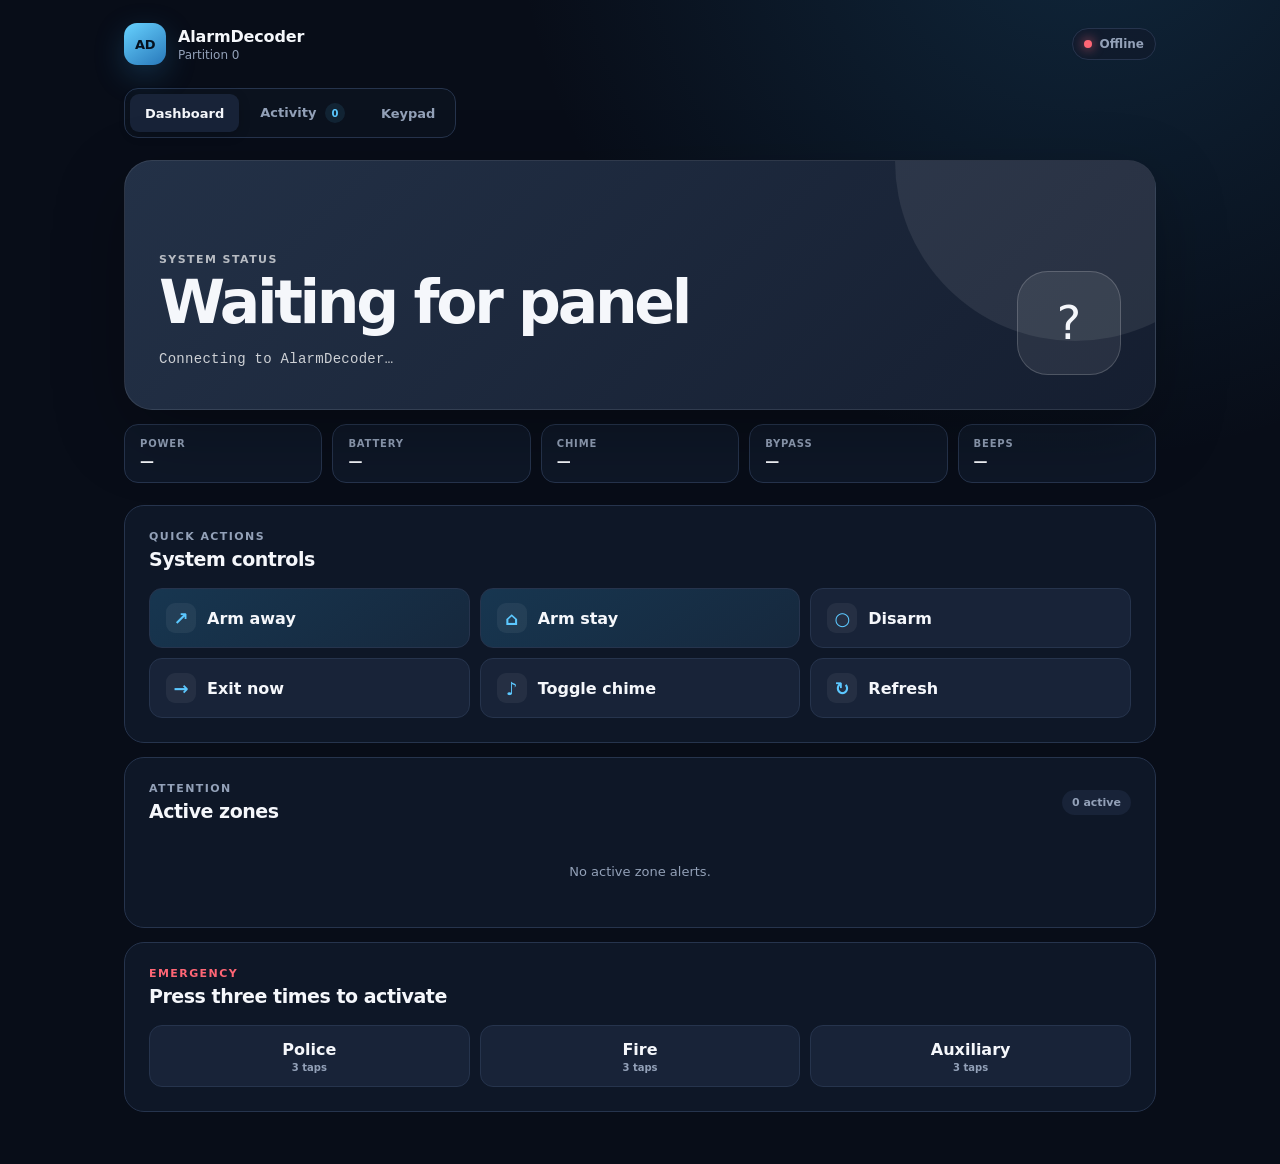
==== contrib/webUI/flash-drive/www/app.html @ d9f4be8b "Add version file with initial version AD2IOT-1104" ====
<!doctype html>
<html lang="en">
<head>
  <meta charset="utf-8">
  <meta name="viewport" content="width=device-width, initial-scale=1, viewport-fit=cover">
  <meta name="theme-color" content="#0b1220">
  <title>AlarmDecoder</title>
  <link rel="icon" href="/favicon.ico">
  <link rel="stylesheet" href="app.css">
</head>
<body>
  <div class="shell">
    <header class="topbar">
      <div class="brand">
        <span class="brand-mark" aria-hidden="true">AD</span>
        <div><strong>AlarmDecoder</strong><small>Partition <span id="partitionLabel">0</span></small></div>
      </div>
      <div id="connectionBadge" class="connection offline"><span></span><b>Offline</b></div>
    </header>

    <nav class="tabs" aria-label="Main navigation">
      <button class="tab active" data-view="dashboard">Dashboard</button>
      <button class="tab" data-view="activity">Activity <span id="activityCount" class="count">0</span></button>
      <button class="tab" data-view="keypad">Keypad</button>
    </nav>

    <main>
      <section id="dashboardView" class="view active">
        <article id="hero" class="hero unknown">
          <div class="hero-copy">
            <p class="eyebrow">System status</p>
            <h1 id="statusText">Waiting for panel</h1>
            <p id="alphaMessage" class="alpha">Connecting to AlarmDecoder…</p>
          </div>
          <div id="statusGlyph" class="status-glyph" aria-hidden="true">?</div>
        </article>

        <section id="indicators" class="indicators" aria-label="System indicators">
          <div class="indicator" data-state="ac"><span>Power</span><b id="powerState">—</b></div>
          <div class="indicator" data-state="battery"><span>Battery</span><b id="batteryState">—</b></div>
          <div class="indicator" data-state="chime"><span>Chime</span><b id="chimeState">—</b></div>
          <div class="indicator" data-state="bypass"><span>Bypass</span><b id="bypassState">—</b></div>
          <div class="indicator" data-state="beeps"><span>Beeps</span><b id="beepsState">—</b></div>
        </section>

        <section class="panel controls-panel">
          <div class="section-heading"><div><p class="eyebrow">Quick actions</p><h2>System controls</h2></div></div>
          <div class="quick-actions">
            <button class="action primary" data-command="AWAY"><span>↗</span>Arm away</button>
            <button class="action primary" data-command="STAY"><span>⌂</span>Arm stay</button>
            <button class="action" data-command="DISARM"><span>○</span>Disarm</button>
            <button class="action" data-command="EXIT"><span>→</span>Exit now</button>
            <button class="action" data-command="CHIME"><span>♪</span>Toggle chime</button>
            <button class="action" id="refreshButton"><span>↻</span>Refresh</button>
          </div>
        </section>

        <section class="panel zones-panel">
          <div class="section-heading">
            <div><p class="eyebrow">Attention</p><h2>Active zones</h2></div>
            <span id="zoneCount" class="pill">0 active</span>
          </div>
          <div id="zones" class="zones"><p class="empty-state">No active zone alerts.</p></div>
        </section>

        <section class="panel emergency-panel">
          <div class="section-heading"><div><p class="eyebrow danger-text">Emergency</p><h2>Press three times to activate</h2></div></div>
          <div class="emergency-actions">
            <button class="emergency police" data-emergency="PANIC_ALARM">Police <small>3 taps</small></button>
            <button class="emergency fire" data-emergency="FIRE_ALARM">Fire <small>3 taps</small></button>
            <button class="emergency aux" data-emergency="AUX_ALARM">Auxiliary <small>3 taps</small></button>
          </div>
        </section>
      </section>

      <section id="activityView" class="view">
        <section class="panel activity-panel">
          <div class="section-heading">
            <div><p class="eyebrow">This boot session</p><h2>Recent activity</h2></div>
            <button id="reloadHistory" class="text-button">Reload</button>
          </div>
          <p class="section-note">The device retains the latest 64 events until it restarts.</p>
          <ol id="activityList" class="activity-list"><li class="empty-state">No activity recorded yet.</li></ol>
        </section>
      </section>

      <section id="keypadView" class="view">
        <section class="keypad-card">
          <div class="keypad-display">
            <div><p class="eyebrow">Virtual keypad</p><strong id="keypadPanelText">Ready</strong></div>
            <output id="keypadEntry" aria-live="polite">&nbsp;</output>
          </div>
          <div class="key-grid" aria-label="Alarm keypad">
            <button data-key="1"><b>1</b></button><button data-key="2"><b>2</b><small>ABC</small></button><button data-key="3"><b>3</b><small>DEF</small></button>
            <button data-key="4"><b>4</b><small>GHI</small></button><button data-key="5"><b>5</b><small>JKL</small></button><button data-key="6"><b>6</b><small>MNO</small></button>
            <button data-key="7"><b>7</b><small>PQRS</small></button><button data-key="8"><b>8</b><small>TUV</small></button><button data-key="9"><b>9</b><small>WXYZ</small></button>
            <button data-key="*"><b>＊</b><small>Reset</small></button><button data-key="0"><b>0</b></button><button data-key="#"><b>#</b><small>Enter</small></button>
          </div>
          <p class="keypad-help">Keys are sent immediately to the selected partition. Number keys on a physical keyboard are supported.</p>
        </section>
      </section>
    </main>

    <div id="toast" class="toast" role="status" aria-live="polite"></div>
  </div>
  <script src="app.js"></script>
</body>
</html>
---- contrib/webUI/flash-drive/www/app.css ----
:root {
  color-scheme: dark;
  --bg: #080d18;
  --surface: #111a2b;
  --surface-2: #182338;
  --line: #26344d;
  --text: #f5f7fb;
  --muted: #93a1b8;
  --accent: #5cc8ff;
  --green: #57d38c;
  --amber: #ffbd59;
  --red: #ff6675;
  --radius: 20px;
}

* { box-sizing: border-box; }

body {
  margin: 0;
  min-width: 300px;
  background:
    radial-gradient(circle at 85% -10%, rgba(41, 122, 174, .24), transparent 36rem),
    var(--bg);
  color: var(--text);
  font-family: Inter, ui-sans-serif, system-ui, -apple-system, BlinkMacSystemFont, "Segoe UI", sans-serif;
  -webkit-font-smoothing: antialiased;
}

button { font: inherit; }
button:focus-visible { outline: 3px solid rgba(92, 200, 255, .55); outline-offset: 2px; }

.shell { width: min(1080px, 100%); margin: 0 auto; padding: 0 24px 52px; }
.topbar { min-height: 88px; display: flex; align-items: center; justify-content: space-between; gap: 16px; }
.brand { display: flex; align-items: center; gap: 12px; }
.brand-mark { display: grid; place-items: center; width: 42px; height: 42px; border-radius: 13px; background: linear-gradient(145deg, #67d2ff, #2878ba); color: #05111e; font-size: 13px; font-weight: 900; letter-spacing: -.04em; box-shadow: 0 10px 30px rgba(48, 145, 208, .25); }
.brand strong, .brand small { display: block; }
.brand strong { font-size: 16px; letter-spacing: -.01em; }
.brand small { color: var(--muted); font-size: 12px; margin-top: 2px; }
.connection { display: inline-flex; align-items: center; gap: 8px; color: var(--muted); font-size: 12px; background: rgba(17, 26, 43, .75); border: 1px solid var(--line); padding: 8px 11px; border-radius: 999px; }
.connection span { width: 8px; height: 8px; border-radius: 50%; background: var(--red); box-shadow: 0 0 12px var(--red); }
.connection.online { color: #baf5d3; }
.connection.online span { background: var(--green); box-shadow: 0 0 12px var(--green); }
.connection.connecting span { background: var(--amber); box-shadow: 0 0 12px var(--amber); }

.tabs { display: flex; gap: 6px; padding: 5px; margin-bottom: 22px; border: 1px solid var(--line); border-radius: 14px; background: rgba(12, 19, 32, .8); width: fit-content; }
.tab { border: 0; border-radius: 9px; padding: 9px 15px; color: var(--muted); background: transparent; cursor: pointer; font-size: 13px; font-weight: 700; }
.tab:hover { color: var(--text); }
.tab.active { color: var(--text); background: var(--surface-2); box-shadow: 0 3px 12px rgba(0, 0, 0, .18); }
.count { display: inline-grid; place-items: center; min-width: 20px; height: 20px; margin-left: 4px; padding: 0 5px; border-radius: 999px; color: var(--accent); background: rgba(92, 200, 255, .1); font-size: 10px; }

.view { display: none; }
.view.active { display: block; animation: appear .2s ease-out; }
@keyframes appear { from { opacity: 0; transform: translateY(4px); } }

.hero { min-height: 250px; position: relative; overflow: hidden; display: flex; align-items: flex-end; justify-content: space-between; gap: 24px; padding: 34px; border-radius: 28px; border: 1px solid rgba(255,255,255,.09); background: linear-gradient(135deg, #233147, #151e30); box-shadow: 0 24px 70px rgba(0,0,0,.25); }
.hero::before { content: ""; position: absolute; width: 360px; height: 360px; right: -100px; top: -180px; border-radius: 50%; background: rgba(255,255,255,.08); }
.hero.ready { background: linear-gradient(135deg, #176342, #102e2b); }
.hero.armed { background: linear-gradient(135deg, #91551a, #382917); }
.hero.not-ready { background: linear-gradient(135deg, #665320, #332c1c); }
.hero.alarm { background: linear-gradient(135deg, #a72234, #421824); animation: alarm-pulse 1.2s ease-in-out infinite alternate; }
@keyframes alarm-pulse { to { box-shadow: 0 0 0 4px rgba(255,102,117,.25), 0 24px 70px rgba(0,0,0,.25); } }
.hero-copy { position: relative; z-index: 1; max-width: 700px; }
.eyebrow { margin: 0 0 8px; color: var(--muted); font-size: 11px; font-weight: 800; letter-spacing: .13em; text-transform: uppercase; }
.hero .eyebrow { color: rgba(255,255,255,.68); }
.hero h1 { margin: 0; font-size: clamp(34px, 6vw, 60px); line-height: .95; letter-spacing: -.055em; }
.alpha { min-height: 24px; margin: 20px 0 0; color: rgba(255,255,255,.78); font-family: "SFMono-Regular", Consolas, monospace; font-size: 14px; letter-spacing: .02em; }
.status-glyph { position: relative; z-index: 1; flex: 0 0 auto; display: grid; place-items: center; width: 104px; height: 104px; border: 1px solid rgba(255,255,255,.18); border-radius: 31px; background: rgba(255,255,255,.08); font-size: 46px; font-weight: 300; }

.indicators { display: grid; grid-template-columns: repeat(5, 1fr); gap: 10px; margin: 14px 0 22px; }
.indicator { padding: 13px 15px; border: 1px solid var(--line); border-radius: 14px; background: rgba(17, 26, 43, .82); }
.indicator span, .indicator b { display: block; }
.indicator span { color: var(--muted); font-size: 10px; font-weight: 700; letter-spacing: .08em; text-transform: uppercase; }
.indicator b { margin-top: 4px; font-size: 14px; }
.indicator.warn b { color: var(--amber); }
.indicator.danger b { color: var(--red); }
.indicator.good b { color: var(--green); }

.panel { padding: 24px; margin-top: 14px; border: 1px solid var(--line); border-radius: var(--radius); background: rgba(17, 26, 43, .82); backdrop-filter: blur(12px); }
.section-heading { display: flex; align-items: center; justify-content: space-between; gap: 15px; margin-bottom: 18px; }
.section-heading h2 { margin: 0; font-size: 19px; letter-spacing: -.025em; }
.section-heading .eyebrow { margin-bottom: 5px; }
.section-note { margin: -7px 0 20px; color: var(--muted); font-size: 13px; }
.danger-text { color: var(--red); }
.pill { padding: 6px 10px; border-radius: 999px; color: var(--muted); background: var(--surface-2); font-size: 11px; font-weight: 700; }

.quick-actions { display: grid; grid-template-columns: repeat(3, 1fr); gap: 10px; }
.action { min-height: 60px; display: flex; align-items: center; gap: 11px; padding: 12px 16px; border: 1px solid var(--line); border-radius: 13px; background: var(--surface-2); color: var(--text); cursor: pointer; font-weight: 700; text-align: left; }
.action span { display: grid; place-items: center; width: 30px; height: 30px; border-radius: 9px; background: rgba(255,255,255,.06); color: var(--accent); font-size: 18px; }
.action:hover { border-color: #3b5378; transform: translateY(-1px); }
.action:active { transform: translateY(0); }
.action.primary { background: linear-gradient(145deg, #173650, #16283d); }

.zones { display: grid; grid-template-columns: repeat(auto-fill, minmax(150px, 1fr)); gap: 9px; }
.zone { min-height: 74px; display: flex; align-items: center; gap: 12px; padding: 13px; border: 1px solid rgba(255,102,117,.23); border-radius: 13px; background: rgba(255,102,117,.07); }
.zone-number { display: grid; place-items: center; flex: 0 0 40px; height: 40px; border-radius: 11px; color: #ffd5da; background: rgba(255,102,117,.18); font-weight: 900; }
.zone-copy { min-width: 0; flex: 1; }
.zone-copy b, .zone-copy small { display: block; overflow: hidden; text-overflow: ellipsis; white-space: nowrap; }
.zone-copy b { font-size: 13px; }
.zone-copy small { margin-top: 3px; color: var(--muted); font-size: 11px; text-transform: capitalize; }
.zone button { border: 0; color: var(--accent); background: transparent; cursor: pointer; font-size: 11px; font-weight: 800; }
.empty-state { grid-column: 1 / -1; margin: 0; padding: 24px 8px; color: var(--muted); text-align: center; font-size: 13px; }

.emergency-actions { display: grid; grid-template-columns: repeat(3, 1fr); gap: 10px; }
.emergency { min-height: 62px; border: 1px solid var(--line); border-radius: 13px; color: var(--text); background: var(--surface-2); cursor: pointer; font-weight: 800; }
.emergency small { display: block; margin-top: 3px; color: var(--muted); font-size: 10px; font-weight: 600; }
.emergency.tap-1 { border-color: var(--amber); background: rgba(255,189,89,.12); }
.emergency.tap-2 { border-color: var(--red); background: rgba(255,102,117,.14); }

.text-button { border: 0; padding: 7px 10px; border-radius: 8px; background: var(--surface-2); color: var(--accent); cursor: pointer; font-size: 12px; font-weight: 800; }
.activity-list { list-style: none; margin: 0; padding: 0; }
.activity-item { display: grid; grid-template-columns: 12px 1fr auto; gap: 13px; padding: 14px 4px; border-top: 1px solid var(--line); }
.activity-item:first-child { border-top: 0; }
.activity-dot { width: 9px; height: 9px; margin-top: 5px; border: 2px solid var(--accent); border-radius: 50%; }
.activity-item.alert .activity-dot { border-color: var(--red); background: rgba(255,102,117,.35); }
.activity-body b { display: block; font-size: 13px; }
.activity-body p { margin: 4px 0 0; color: var(--muted); font-family: "SFMono-Regular", Consolas, monospace; font-size: 11px; }
.activity-meta { color: var(--muted); font-size: 11px; text-align: right; white-space: nowrap; }
.activity-meta span { display: block; margin-top: 4px; }

.keypad-card { width: min(430px, 100%); margin: 12px auto 0; overflow: hidden; border: 1px solid var(--line); border-radius: 28px; background: rgba(17, 26, 43, .9); box-shadow: 0 24px 70px rgba(0,0,0,.28); }
.keypad-display { min-height: 130px; display: flex; align-items: flex-end; justify-content: space-between; gap: 15px; padding: 27px; border-bottom: 1px solid var(--line); background: linear-gradient(150deg, #152b3b, #111a2b); }
.keypad-display strong { display: block; max-width: 270px; color: #ccefff; font-family: "SFMono-Regular", Consolas, monospace; font-size: 14px; font-weight: 500; }
.keypad-display output { min-width: 70px; color: var(--accent); font-size: 20px; letter-spacing: .16em; text-align: right; }
.key-grid { display: grid; grid-template-columns: repeat(3, 1fr); gap: 10px; padding: 22px; }
.key-grid button { aspect-ratio: 1.3; border: 1px solid var(--line); border-radius: 18px; color: var(--text); background: var(--surface-2); cursor: pointer; }
.key-grid button:hover { border-color: #416086; background: #1d2c46; }
.key-grid button:active, .key-grid button.pressed { transform: scale(.96); background: #213b58; }
.key-grid b, .key-grid small { display: block; }
.key-grid b { font-size: 25px; font-weight: 600; }
.key-grid small { min-height: 11px; margin-top: 2px; color: var(--muted); font-size: 8px; font-weight: 800; letter-spacing: .12em; }
.keypad-help { margin: 0; padding: 0 25px 25px; color: var(--muted); font-size: 11px; line-height: 1.5; text-align: center; }

.toast { position: fixed; z-index: 10; left: 50%; bottom: 24px; max-width: calc(100% - 32px); padding: 11px 16px; border: 1px solid var(--line); border-radius: 11px; background: #17243a; color: var(--text); box-shadow: 0 12px 40px rgba(0,0,0,.4); font-size: 12px; opacity: 0; pointer-events: none; transform: translate(-50%, 12px); transition: .2s ease; }
.toast.visible { opacity: 1; transform: translate(-50%, 0); }
.toast.error { border-color: rgba(255,102,117,.45); color: #ffd7dc; }

@media (max-width: 720px) {
  .shell { padding: 0 14px 38px; }
  .topbar { min-height: 76px; }
  .hero { min-height: 225px; padding: 25px; border-radius: 22px; }
  .status-glyph { width: 72px; height: 72px; border-radius: 22px; font-size: 33px; }
  .indicators { grid-template-columns: repeat(2, 1fr); }
  .indicator:last-child { grid-column: span 2; }
  .quick-actions { grid-template-columns: repeat(2, 1fr); }
  .panel { padding: 19px; }
}

@media (max-width: 450px) {
  .tabs { width: 100%; }
  .tab { flex: 1; padding-inline: 7px; }
  .hero { min-height: 210px; align-items: center; }
  .hero h1 { font-size: 37px; }
  .status-glyph { display: none; }
  .quick-actions { grid-template-columns: 1fr 1fr; }
  .action { padding: 10px; font-size: 12px; }
  .emergency-actions { grid-template-columns: 1fr; }
  .key-grid { padding: 16px; gap: 8px; }
  .keypad-display { padding: 22px; }
  .activity-item { grid-template-columns: 11px 1fr; }
  .activity-meta { grid-column: 2; text-align: left; }
  .activity-meta span { display: inline; margin-left: 8px; }
}

@media (prefers-reduced-motion: reduce) {
  *, *::before, *::after { animation-duration: .01ms !important; transition-duration: .01ms !important; }
}
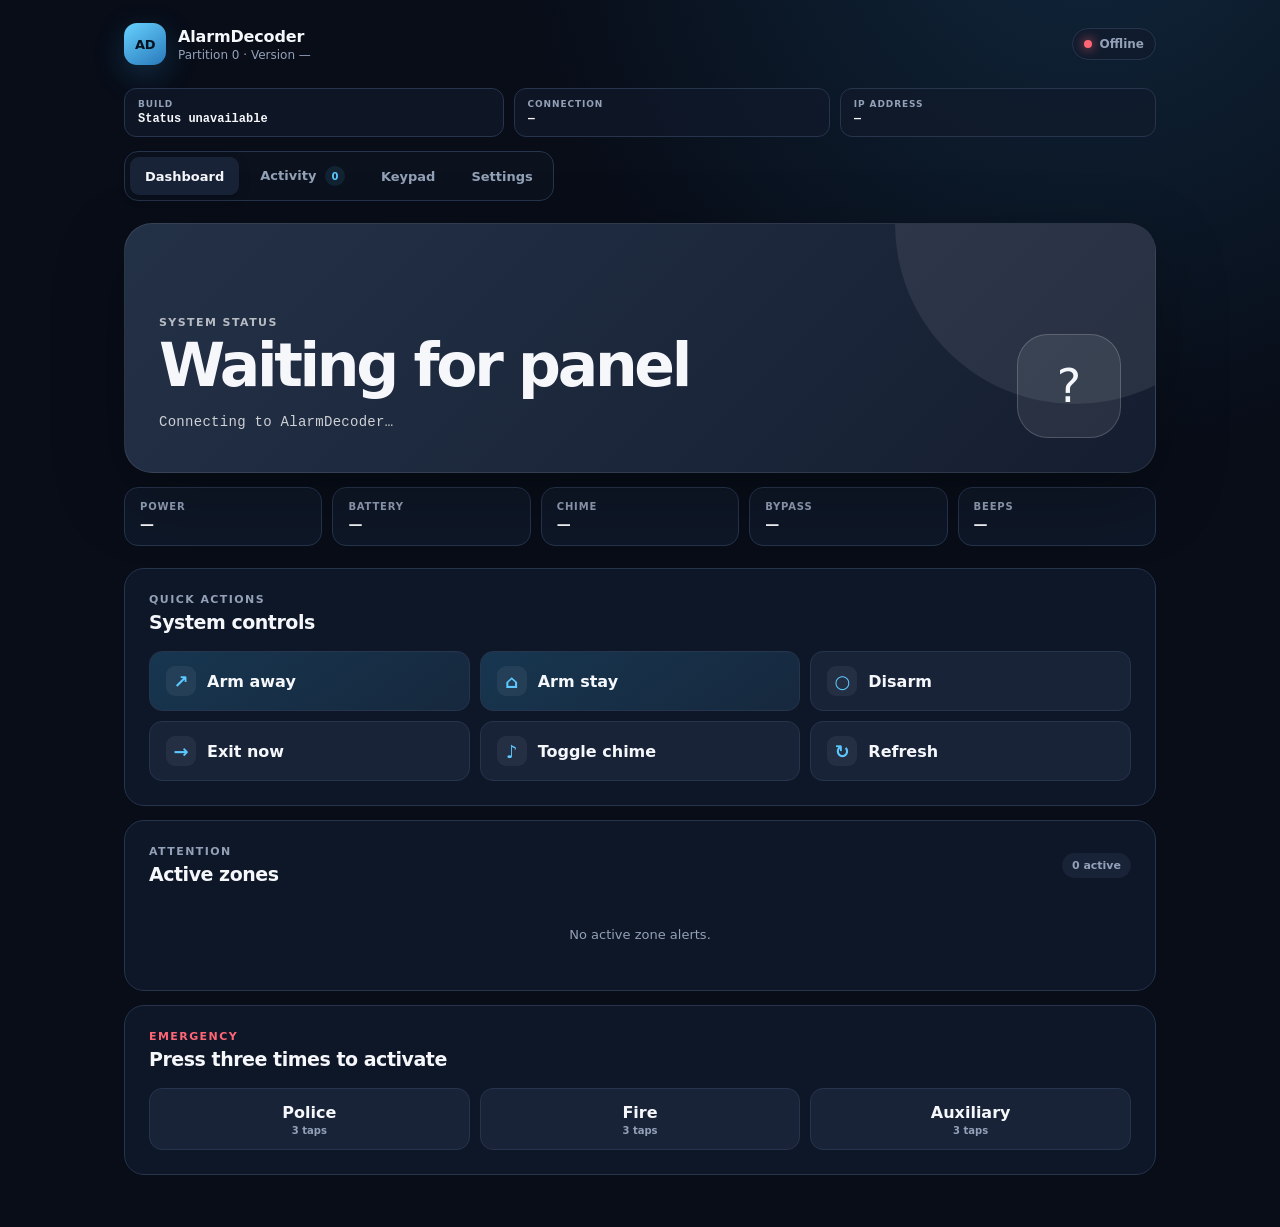
==== commit 778d7a02: "feat(webUI): Enhance system diagnostics and configuration APIs - Added new API endpoints: `/api/syst" ====
--- a/contrib/webUI/flash-drive/www/app.html
+++ b/contrib/webUI/flash-drive/www/app.html
@@ -13,15 +13,22 @@
     <header class="topbar">
       <div class="brand">
         <span class="brand-mark" aria-hidden="true">AD</span>
-        <div><strong>AlarmDecoder</strong><small>Partition <span id="partitionLabel">0</span></small></div>
+        <div><strong>AlarmDecoder</strong><small>Partition <span id="partitionLabel">0</span> · <span id="headerVersion">Version —</span></small></div>
       </div>
       <div id="connectionBadge" class="connection offline"><span></span><b>Offline</b></div>
     </header>
+
+    <section class="device-summary" aria-label="Device connection information">
+      <div><span>Build</span><b id="buildSummary">—</b></div>
+      <div><span>Connection</span><b id="networkModeSummary">—</b></div>
+      <div><span>IP address</span><b id="ipSummary">—</b></div>
+    </section>
 
     <nav class="tabs" aria-label="Main navigation">
       <button class="tab active" data-view="dashboard">Dashboard</button>
       <button class="tab" data-view="activity">Activity <span id="activityCount" class="count">0</span></button>
       <button class="tab" data-view="keypad">Keypad</button>
+      <button class="tab" data-view="settings">Settings</button>
     </nav>
 
     <main>
@@ -99,6 +106,65 @@
           <p class="keypad-help">Keys are sent immediately to the selected partition. Number keys on a physical keyboard are supported.</p>
         </section>
       </section>
+
+      <section id="settingsView" class="view">
+        <section class="panel diagnostics-heading">
+          <div class="section-heading">
+            <div><p class="eyebrow">Read-only diagnostics</p><h2>Device settings and health</h2></div>
+            <button id="reloadDiagnostics" class="text-button">Reload</button>
+          </div>
+          <p class="section-note">Credential values and alarm codes are redacted by the device before being sent to the browser.</p>
+          <div class="diagnostic-grid">
+            <article class="diagnostic-card">
+              <h3>Firmware</h3>
+              <dl>
+                <div><dt>Version</dt><dd id="diagVersion">—</dd></div>
+                <div><dt>Built</dt><dd id="diagBuild">—</dd></div>
+                <div><dt>Build flags</dt><dd id="diagBuildFlags">—</dd></div>
+                <div><dt>ESP-IDF</dt><dd id="diagIdf">—</dd></div>
+                <div><dt>Uptime</dt><dd id="diagUptime">—</dd></div>
+              </dl>
+            </article>
+            <article class="diagnostic-card">
+              <h3>Network</h3>
+              <dl>
+                <div><dt>Mode</dt><dd id="diagNetworkMode">—</dd></div>
+                <div><dt>Address</dt><dd id="diagIp">—</dd></div>
+                <div><dt>State</dt><dd id="diagNetworkState">—</dd></div>
+                <div><dt>AD2 source</dt><dd id="diagAd2Source">—</dd></div>
+                <div><dt>UUID</dt><dd id="diagUuid">—</dd></div>
+              </dl>
+            </article>
+            <article class="diagnostic-card">
+              <h3>Storage and memory</h3>
+              <dl>
+                <div><dt>Active config</dt><dd id="diagConfigSource">—</dd></div>
+                <div><dt>SD card</dt><dd id="diagSd">—</dd></div>
+                <div><dt>SPIFFS</dt><dd id="diagSpiffs">—</dd></div>
+                <div><dt>Free heap</dt><dd id="diagHeap">—</dd></div>
+                <div><dt>Lowest heap</dt><dd id="diagMinHeap">—</dd></div>
+              </dl>
+            </article>
+          </div>
+        </section>
+
+        <details class="panel config-panel" open>
+          <summary><span><small>Runtime snapshot</small>Current configured settings</span></summary>
+          <pre id="activeConfig" class="diagnostic-output">Open Settings to load diagnostics.</pre>
+        </details>
+        <details class="panel config-panel">
+          <summary><span><small>Internal storage</small>SPIFFS /ad2iot.ini</span></summary>
+          <pre id="spiffsConfig" class="diagnostic-output">Not loaded.</pre>
+        </details>
+        <details class="panel config-panel">
+          <summary><span><small>Removable storage</small>SD card /ad2iot.ini</span></summary>
+          <pre id="sdConfig" class="diagnostic-output">Not loaded.</pre>
+        </details>
+        <details class="panel config-panel" open>
+          <summary><span><small>This boot session</small>Recent device logs</span></summary>
+          <pre id="deviceLogs" class="diagnostic-output">Not loaded.</pre>
+        </details>
+      </section>
     </main>
 
     <div id="toast" class="toast" role="status" aria-live="polite"></div>
--- a/contrib/webUI/flash-drive/www/app.css
+++ b/contrib/webUI/flash-drive/www/app.css
@@ -41,6 +41,12 @@
 .connection.online { color: #baf5d3; }
 .connection.online span { background: var(--green); box-shadow: 0 0 12px var(--green); }
 .connection.connecting span { background: var(--amber); box-shadow: 0 0 12px var(--amber); }
+
+.device-summary { display: grid; grid-template-columns: 1.2fr 1fr 1fr; gap: 10px; margin-bottom: 14px; }
+.device-summary div { min-width: 0; padding: 10px 13px; border: 1px solid var(--line); border-radius: 12px; background: rgba(17, 26, 43, .68); }
+.device-summary span, .device-summary b { display: block; overflow: hidden; text-overflow: ellipsis; white-space: nowrap; }
+.device-summary span { color: var(--muted); font-size: 9px; font-weight: 800; letter-spacing: .1em; text-transform: uppercase; }
+.device-summary b { margin-top: 3px; font-family: "SFMono-Regular", Consolas, monospace; font-size: 12px; }
 
 .tabs { display: flex; gap: 6px; padding: 5px; margin-bottom: 22px; border: 1px solid var(--line); border-radius: 14px; background: rgba(12, 19, 32, .8); width: fit-content; }
 .tab { border: 0; border-radius: 9px; padding: 9px 15px; color: var(--muted); background: transparent; cursor: pointer; font-size: 13px; font-weight: 700; }
@@ -130,6 +136,23 @@
 .key-grid small { min-height: 11px; margin-top: 2px; color: var(--muted); font-size: 8px; font-weight: 800; letter-spacing: .12em; }
 .keypad-help { margin: 0; padding: 0 25px 25px; color: var(--muted); font-size: 11px; line-height: 1.5; text-align: center; }
 
+.diagnostic-grid { display: grid; grid-template-columns: repeat(3, 1fr); gap: 10px; }
+.diagnostic-card { min-width: 0; padding: 16px; border: 1px solid var(--line); border-radius: 14px; background: var(--surface-2); }
+.diagnostic-card h3 { margin: 0 0 12px; font-size: 14px; }
+.diagnostic-card dl { margin: 0; }
+.diagnostic-card dl div { display: grid; grid-template-columns: minmax(80px, .8fr) minmax(0, 1.2fr); gap: 8px; padding: 7px 0; border-top: 1px solid rgba(255,255,255,.06); }
+.diagnostic-card dl div:first-child { border-top: 0; }
+.diagnostic-card dt { color: var(--muted); font-size: 11px; }
+.diagnostic-card dd { min-width: 0; margin: 0; overflow-wrap: anywhere; font-family: "SFMono-Regular", Consolas, monospace; font-size: 11px; text-align: right; }
+.config-panel { padding-block: 0; }
+.config-panel summary { display: flex; align-items: center; justify-content: space-between; padding: 20px 0; cursor: pointer; font-size: 14px; font-weight: 800; list-style: none; }
+.config-panel summary::-webkit-details-marker { display: none; }
+.config-panel summary::after { content: "+"; color: var(--accent); font-size: 20px; font-weight: 400; }
+.config-panel[open] summary::after { content: "−"; }
+.config-panel summary span, .config-panel summary small { display: block; }
+.config-panel summary small { margin-bottom: 3px; color: var(--muted); font-size: 9px; letter-spacing: .1em; text-transform: uppercase; }
+.diagnostic-output { max-height: 480px; margin: 0 0 20px; overflow: auto; padding: 16px; border: 1px solid #21304a; border-radius: 12px; background: #080e19; color: #c5d2e7; font: 11px/1.55 "SFMono-Regular", Consolas, monospace; white-space: pre-wrap; overflow-wrap: anywhere; }
+
 .toast { position: fixed; z-index: 10; left: 50%; bottom: 24px; max-width: calc(100% - 32px); padding: 11px 16px; border: 1px solid var(--line); border-radius: 11px; background: #17243a; color: var(--text); box-shadow: 0 12px 40px rgba(0,0,0,.4); font-size: 12px; opacity: 0; pointer-events: none; transform: translate(-50%, 12px); transition: .2s ease; }
 .toast.visible { opacity: 1; transform: translate(-50%, 0); }
 .toast.error { border-color: rgba(255,102,117,.45); color: #ffd7dc; }
@@ -143,11 +166,14 @@
   .indicator:last-child { grid-column: span 2; }
   .quick-actions { grid-template-columns: repeat(2, 1fr); }
   .panel { padding: 19px; }
+  .diagnostic-grid { grid-template-columns: 1fr; }
 }
 
 @media (max-width: 450px) {
   .tabs { width: 100%; }
-  .tab { flex: 1; padding-inline: 7px; }
+  .tab { flex: 1; padding-inline: 5px; font-size: 11px; }
+  .device-summary { grid-template-columns: 1fr 1fr; }
+  .device-summary div:first-child { grid-column: 1 / -1; }
   .hero { min-height: 210px; align-items: center; }
   .hero h1 { font-size: 37px; }
   .status-glyph { display: none; }
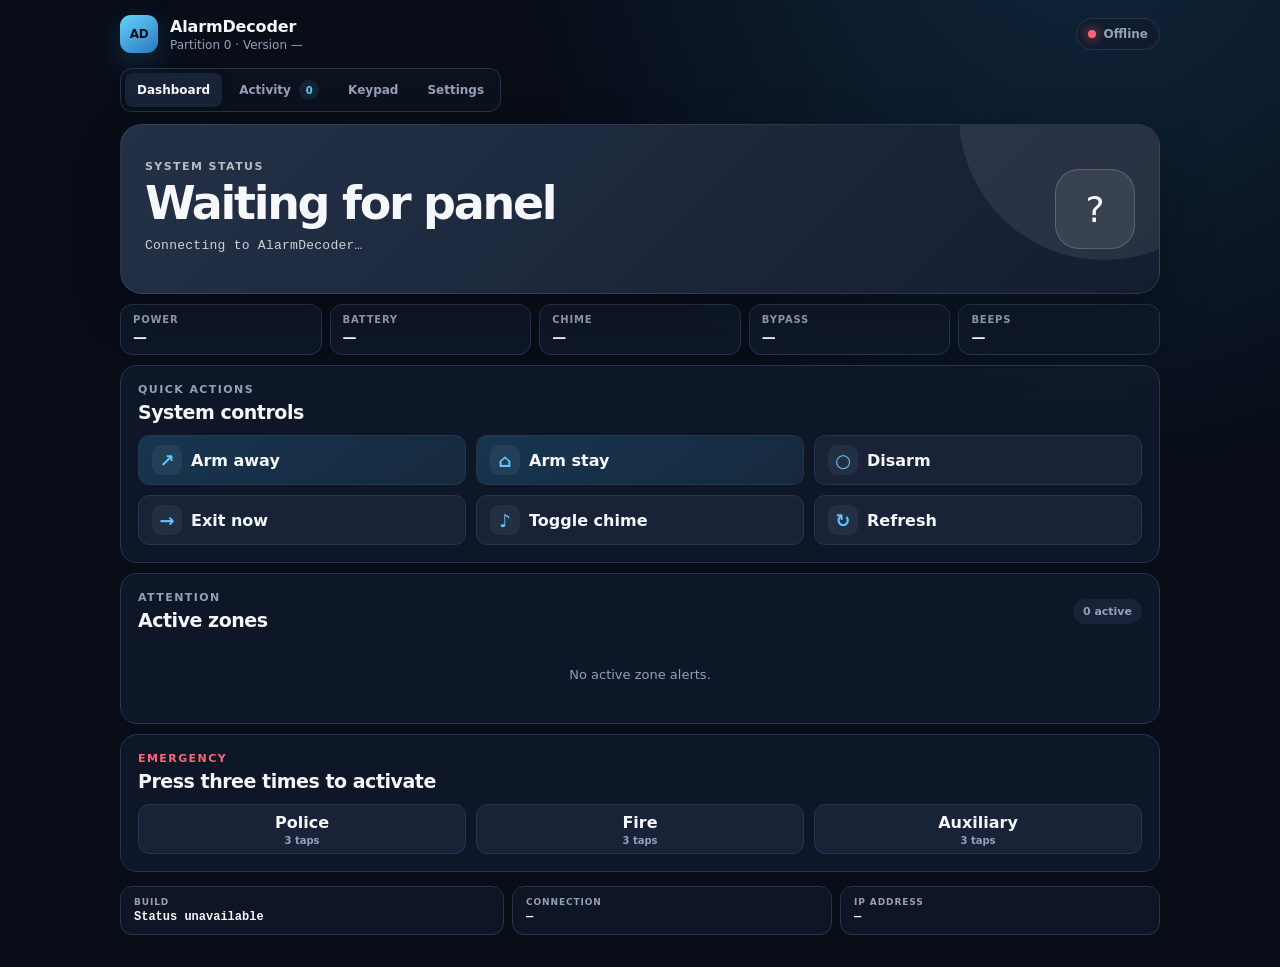
==== commit 31f0fb01: "feat(webUI): Add HTTPS support with SSL certificate configuration - Updated CMakeLists.txt to requir" ====
--- a/contrib/webUI/flash-drive/www/app.html
+++ b/contrib/webUI/flash-drive/www/app.html
@@ -17,12 +17,6 @@
       </div>
       <div id="connectionBadge" class="connection offline"><span></span><b>Offline</b></div>
     </header>
-
-    <section class="device-summary" aria-label="Device connection information">
-      <div><span>Build</span><b id="buildSummary">—</b></div>
-      <div><span>Connection</span><b id="networkModeSummary">—</b></div>
-      <div><span>IP address</span><b id="ipSummary">—</b></div>
-    </section>
 
     <nav class="tabs" aria-label="Main navigation">
       <button class="tab active" data-view="dashboard">Dashboard</button>
@@ -130,6 +124,7 @@
               <dl>
                 <div><dt>Mode</dt><dd id="diagNetworkMode">—</dd></div>
                 <div><dt>Address</dt><dd id="diagIp">—</dd></div>
+                <div><dt>Web access</dt><dd id="diagWebProtocol">—</dd></div>
                 <div><dt>State</dt><dd id="diagNetworkState">—</dd></div>
                 <div><dt>AD2 source</dt><dd id="diagAd2Source">—</dd></div>
                 <div><dt>UUID</dt><dd id="diagUuid">—</dd></div>
@@ -167,6 +162,12 @@
       </section>
     </main>
 
+    <footer class="device-summary" aria-label="Device connection information">
+      <div><span>Build</span><b id="buildSummary">—</b></div>
+      <div><span>Connection</span><b id="networkModeSummary">—</b></div>
+      <div><span>IP address</span><b id="ipSummary">—</b></div>
+    </footer>
+
     <div id="toast" class="toast" role="status" aria-live="polite"></div>
   </div>
   <script src="app.js"></script>
--- a/contrib/webUI/flash-drive/www/app.css
+++ b/contrib/webUI/flash-drive/www/app.css
@@ -29,10 +29,10 @@
 button { font: inherit; }
 button:focus-visible { outline: 3px solid rgba(92, 200, 255, .55); outline-offset: 2px; }
 
-.shell { width: min(1080px, 100%); margin: 0 auto; padding: 0 24px 52px; }
-.topbar { min-height: 88px; display: flex; align-items: center; justify-content: space-between; gap: 16px; }
+.shell { width: min(1080px, 100%); margin: 0 auto; padding: 0 20px 32px; }
+.topbar { min-height: 68px; display: flex; align-items: center; justify-content: space-between; gap: 14px; }
 .brand { display: flex; align-items: center; gap: 12px; }
-.brand-mark { display: grid; place-items: center; width: 42px; height: 42px; border-radius: 13px; background: linear-gradient(145deg, #67d2ff, #2878ba); color: #05111e; font-size: 13px; font-weight: 900; letter-spacing: -.04em; box-shadow: 0 10px 30px rgba(48, 145, 208, .25); }
+.brand-mark { display: grid; place-items: center; width: 38px; height: 38px; border-radius: 11px; background: linear-gradient(145deg, #67d2ff, #2878ba); color: #05111e; font-size: 12px; font-weight: 900; letter-spacing: -.04em; box-shadow: 0 10px 30px rgba(48, 145, 208, .25); }
 .brand strong, .brand small { display: block; }
 .brand strong { font-size: 16px; letter-spacing: -.01em; }
 .brand small { color: var(--muted); font-size: 12px; margin-top: 2px; }
@@ -42,14 +42,14 @@
 .connection.online span { background: var(--green); box-shadow: 0 0 12px var(--green); }
 .connection.connecting span { background: var(--amber); box-shadow: 0 0 12px var(--amber); }
 
-.device-summary { display: grid; grid-template-columns: 1.2fr 1fr 1fr; gap: 10px; margin-bottom: 14px; }
+.device-summary { display: grid; grid-template-columns: 1.2fr 1fr 1fr; gap: 8px; margin-top: 14px; }
 .device-summary div { min-width: 0; padding: 10px 13px; border: 1px solid var(--line); border-radius: 12px; background: rgba(17, 26, 43, .68); }
 .device-summary span, .device-summary b { display: block; overflow: hidden; text-overflow: ellipsis; white-space: nowrap; }
 .device-summary span { color: var(--muted); font-size: 9px; font-weight: 800; letter-spacing: .1em; text-transform: uppercase; }
 .device-summary b { margin-top: 3px; font-family: "SFMono-Regular", Consolas, monospace; font-size: 12px; }
 
-.tabs { display: flex; gap: 6px; padding: 5px; margin-bottom: 22px; border: 1px solid var(--line); border-radius: 14px; background: rgba(12, 19, 32, .8); width: fit-content; }
-.tab { border: 0; border-radius: 9px; padding: 9px 15px; color: var(--muted); background: transparent; cursor: pointer; font-size: 13px; font-weight: 700; }
+.tabs { display: flex; gap: 5px; padding: 4px; margin-bottom: 12px; border: 1px solid var(--line); border-radius: 12px; background: rgba(12, 19, 32, .8); width: fit-content; }
+.tab { border: 0; border-radius: 8px; padding: 7px 12px; color: var(--muted); background: transparent; cursor: pointer; font-size: 12px; font-weight: 700; }
 .tab:hover { color: var(--text); }
 .tab.active { color: var(--text); background: var(--surface-2); box-shadow: 0 3px 12px rgba(0, 0, 0, .18); }
 .count { display: inline-grid; place-items: center; min-width: 20px; height: 20px; margin-left: 4px; padding: 0 5px; border-radius: 999px; color: var(--accent); background: rgba(92, 200, 255, .1); font-size: 10px; }
@@ -58,8 +58,8 @@
 .view.active { display: block; animation: appear .2s ease-out; }
 @keyframes appear { from { opacity: 0; transform: translateY(4px); } }
 
-.hero { min-height: 250px; position: relative; overflow: hidden; display: flex; align-items: flex-end; justify-content: space-between; gap: 24px; padding: 34px; border-radius: 28px; border: 1px solid rgba(255,255,255,.09); background: linear-gradient(135deg, #233147, #151e30); box-shadow: 0 24px 70px rgba(0,0,0,.25); }
-.hero::before { content: ""; position: absolute; width: 360px; height: 360px; right: -100px; top: -180px; border-radius: 50%; background: rgba(255,255,255,.08); }
+.hero { min-height: 170px; position: relative; overflow: hidden; display: flex; align-items: center; justify-content: space-between; gap: 20px; padding: 24px; border-radius: 22px; border: 1px solid rgba(255,255,255,.09); background: linear-gradient(135deg, #233147, #151e30); box-shadow: 0 18px 50px rgba(0,0,0,.22); }
+.hero::before { content: ""; position: absolute; width: 290px; height: 290px; right: -90px; top: -155px; border-radius: 50%; background: rgba(255,255,255,.08); }
 .hero.ready { background: linear-gradient(135deg, #176342, #102e2b); }
 .hero.armed { background: linear-gradient(135deg, #91551a, #382917); }
 .hero.not-ready { background: linear-gradient(135deg, #665320, #332c1c); }
@@ -68,12 +68,12 @@
 .hero-copy { position: relative; z-index: 1; max-width: 700px; }
 .eyebrow { margin: 0 0 8px; color: var(--muted); font-size: 11px; font-weight: 800; letter-spacing: .13em; text-transform: uppercase; }
 .hero .eyebrow { color: rgba(255,255,255,.68); }
-.hero h1 { margin: 0; font-size: clamp(34px, 6vw, 60px); line-height: .95; letter-spacing: -.055em; }
-.alpha { min-height: 24px; margin: 20px 0 0; color: rgba(255,255,255,.78); font-family: "SFMono-Regular", Consolas, monospace; font-size: 14px; letter-spacing: .02em; }
-.status-glyph { position: relative; z-index: 1; flex: 0 0 auto; display: grid; place-items: center; width: 104px; height: 104px; border: 1px solid rgba(255,255,255,.18); border-radius: 31px; background: rgba(255,255,255,.08); font-size: 46px; font-weight: 300; }
+.hero h1 { margin: 0; font-size: clamp(30px, 5vw, 46px); line-height: .98; letter-spacing: -.05em; }
+.alpha { min-height: 20px; margin: 12px 0 0; color: rgba(255,255,255,.78); font-family: "SFMono-Regular", Consolas, monospace; font-size: 13px; letter-spacing: .02em; }
+.status-glyph { position: relative; z-index: 1; flex: 0 0 auto; display: grid; place-items: center; width: 80px; height: 80px; border: 1px solid rgba(255,255,255,.18); border-radius: 24px; background: rgba(255,255,255,.08); font-size: 36px; font-weight: 300; }
 
-.indicators { display: grid; grid-template-columns: repeat(5, 1fr); gap: 10px; margin: 14px 0 22px; }
-.indicator { padding: 13px 15px; border: 1px solid var(--line); border-radius: 14px; background: rgba(17, 26, 43, .82); }
+.indicators { display: grid; grid-template-columns: repeat(5, 1fr); gap: 8px; margin: 10px 0; }
+.indicator { padding: 9px 12px; border: 1px solid var(--line); border-radius: 12px; background: rgba(17, 26, 43, .82); }
 .indicator span, .indicator b { display: block; }
 .indicator span { color: var(--muted); font-size: 10px; font-weight: 700; letter-spacing: .08em; text-transform: uppercase; }
 .indicator b { margin-top: 4px; font-size: 14px; }
@@ -81,8 +81,8 @@
 .indicator.danger b { color: var(--red); }
 .indicator.good b { color: var(--green); }
 
-.panel { padding: 24px; margin-top: 14px; border: 1px solid var(--line); border-radius: var(--radius); background: rgba(17, 26, 43, .82); backdrop-filter: blur(12px); }
-.section-heading { display: flex; align-items: center; justify-content: space-between; gap: 15px; margin-bottom: 18px; }
+.panel { padding: 17px; margin-top: 10px; border: 1px solid var(--line); border-radius: 17px; background: rgba(17, 26, 43, .82); backdrop-filter: blur(12px); }
+.section-heading { display: flex; align-items: center; justify-content: space-between; gap: 12px; margin-bottom: 12px; }
 .section-heading h2 { margin: 0; font-size: 19px; letter-spacing: -.025em; }
 .section-heading .eyebrow { margin-bottom: 5px; }
 .section-note { margin: -7px 0 20px; color: var(--muted); font-size: 13px; }
@@ -90,14 +90,14 @@
 .pill { padding: 6px 10px; border-radius: 999px; color: var(--muted); background: var(--surface-2); font-size: 11px; font-weight: 700; }
 
 .quick-actions { display: grid; grid-template-columns: repeat(3, 1fr); gap: 10px; }
-.action { min-height: 60px; display: flex; align-items: center; gap: 11px; padding: 12px 16px; border: 1px solid var(--line); border-radius: 13px; background: var(--surface-2); color: var(--text); cursor: pointer; font-weight: 700; text-align: left; }
+.action { min-height: 48px; display: flex; align-items: center; gap: 9px; padding: 9px 13px; border: 1px solid var(--line); border-radius: 11px; background: var(--surface-2); color: var(--text); cursor: pointer; font-weight: 700; text-align: left; }
 .action span { display: grid; place-items: center; width: 30px; height: 30px; border-radius: 9px; background: rgba(255,255,255,.06); color: var(--accent); font-size: 18px; }
 .action:hover { border-color: #3b5378; transform: translateY(-1px); }
 .action:active { transform: translateY(0); }
 .action.primary { background: linear-gradient(145deg, #173650, #16283d); }
 
 .zones { display: grid; grid-template-columns: repeat(auto-fill, minmax(150px, 1fr)); gap: 9px; }
-.zone { min-height: 74px; display: flex; align-items: center; gap: 12px; padding: 13px; border: 1px solid rgba(255,102,117,.23); border-radius: 13px; background: rgba(255,102,117,.07); }
+.zone { min-height: 60px; display: flex; align-items: center; gap: 10px; padding: 10px; border: 1px solid rgba(255,102,117,.23); border-radius: 11px; background: rgba(255,102,117,.07); }
 .zone-number { display: grid; place-items: center; flex: 0 0 40px; height: 40px; border-radius: 11px; color: #ffd5da; background: rgba(255,102,117,.18); font-weight: 900; }
 .zone-copy { min-width: 0; flex: 1; }
 .zone-copy b, .zone-copy small { display: block; overflow: hidden; text-overflow: ellipsis; white-space: nowrap; }
@@ -107,7 +107,7 @@
 .empty-state { grid-column: 1 / -1; margin: 0; padding: 24px 8px; color: var(--muted); text-align: center; font-size: 13px; }
 
 .emergency-actions { display: grid; grid-template-columns: repeat(3, 1fr); gap: 10px; }
-.emergency { min-height: 62px; border: 1px solid var(--line); border-radius: 13px; color: var(--text); background: var(--surface-2); cursor: pointer; font-weight: 800; }
+.emergency { min-height: 50px; border: 1px solid var(--line); border-radius: 11px; color: var(--text); background: var(--surface-2); cursor: pointer; font-weight: 800; }
 .emergency small { display: block; margin-top: 3px; color: var(--muted); font-size: 10px; font-weight: 600; }
 .emergency.tap-1 { border-color: var(--amber); background: rgba(255,189,89,.12); }
 .emergency.tap-2 { border-color: var(--red); background: rgba(255,102,117,.14); }
@@ -159,13 +159,13 @@
 
 @media (max-width: 720px) {
   .shell { padding: 0 14px 38px; }
-  .topbar { min-height: 76px; }
-  .hero { min-height: 225px; padding: 25px; border-radius: 22px; }
-  .status-glyph { width: 72px; height: 72px; border-radius: 22px; font-size: 33px; }
+  .topbar { min-height: 64px; }
+  .hero { min-height: 165px; padding: 20px; border-radius: 19px; }
+  .status-glyph { width: 66px; height: 66px; border-radius: 19px; font-size: 30px; }
   .indicators { grid-template-columns: repeat(2, 1fr); }
   .indicator:last-child { grid-column: span 2; }
   .quick-actions { grid-template-columns: repeat(2, 1fr); }
-  .panel { padding: 19px; }
+  .panel { padding: 15px; }
   .diagnostic-grid { grid-template-columns: 1fr; }
 }
 
@@ -174,8 +174,8 @@
   .tab { flex: 1; padding-inline: 5px; font-size: 11px; }
   .device-summary { grid-template-columns: 1fr 1fr; }
   .device-summary div:first-child { grid-column: 1 / -1; }
-  .hero { min-height: 210px; align-items: center; }
-  .hero h1 { font-size: 37px; }
+  .hero { min-height: 155px; align-items: center; }
+  .hero h1 { font-size: 33px; }
   .status-glyph { display: none; }
   .quick-actions { grid-template-columns: 1fr 1fr; }
   .action { padding: 10px; font-size: 12px; }
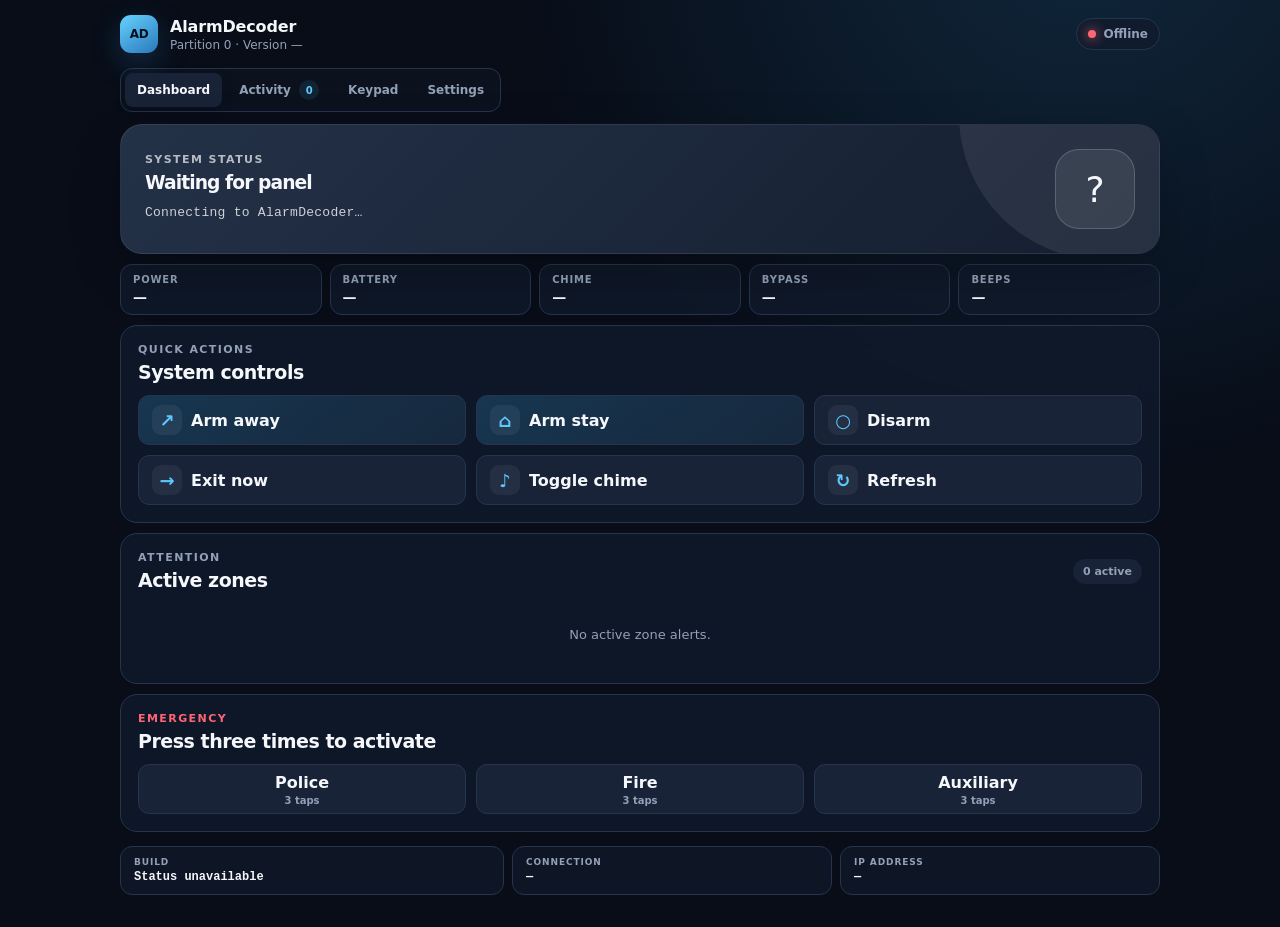
==== commit 17f55d5d: "feat: Add SD firmware management and logging functionality - Introduced a new maintenance panel in t" ====
--- a/contrib/webUI/flash-drive/www/app.html
+++ b/contrib/webUI/flash-drive/www/app.html
@@ -80,7 +80,7 @@
             <div><p class="eyebrow">This boot session</p><h2>Recent activity</h2></div>
             <button id="reloadHistory" class="text-button">Reload</button>
           </div>
-          <p class="section-note">The device retains the latest 64 events until it restarts.</p>
+          <p class="section-note">The device retains the latest 64 events until it restarts. Exact times use this browser's local clock.</p>
           <ol id="activityList" class="activity-list"><li class="empty-state">No activity recorded yet.</li></ol>
         </section>
       </section>
@@ -125,6 +125,7 @@
                 <div><dt>Mode</dt><dd id="diagNetworkMode">—</dd></div>
                 <div><dt>Address</dt><dd id="diagIp">—</dd></div>
                 <div><dt>Web access</dt><dd id="diagWebProtocol">—</dd></div>
+                <div><dt>TLS sessions</dt><dd id="diagTlsSessions">—</dd></div>
                 <div><dt>State</dt><dd id="diagNetworkState">—</dd></div>
                 <div><dt>AD2 source</dt><dd id="diagAd2Source">—</dd></div>
                 <div><dt>UUID</dt><dd id="diagUuid">—</dd></div>
@@ -135,11 +136,32 @@
               <dl>
                 <div><dt>Active config</dt><dd id="diagConfigSource">—</dd></div>
                 <div><dt>SD card</dt><dd id="diagSd">—</dd></div>
+                <div><dt>SD logging</dt><dd id="diagSdLogging">—</dd></div>
                 <div><dt>SPIFFS</dt><dd id="diagSpiffs">—</dd></div>
                 <div><dt>Free heap</dt><dd id="diagHeap">—</dd></div>
                 <div><dt>Lowest heap</dt><dd id="diagMinHeap">—</dd></div>
+                <div><dt>Largest block</dt><dd id="diagLargestHeap">—</dd></div>
+                <div><dt>Last reset</dt><dd id="diagResetReason">—</dd></div>
               </dl>
             </article>
+          </div>
+        </section>
+
+        <section class="panel maintenance-panel">
+          <div class="section-heading">
+            <div><p class="eyebrow">Maintenance</p><h2>SD firmware and device control</h2></div>
+            <button id="refreshFirmware" class="text-button">Check SD card</button>
+          </div>
+          <div class="firmware-status-grid">
+            <div><span>Status</span><b id="sdFirmwareStatus">Not checked</b></div>
+            <div><span>Version</span><b id="sdFirmwareVersion">—</b></div>
+            <div><span>Built</span><b id="sdFirmwareBuild">—</b></div>
+            <div><span>Image size</span><b id="sdFirmwareSize">—</b></div>
+          </div>
+          <p id="sdFirmwareDetail" class="section-note maintenance-note">Place firmware.bin in the root of the mounted SD card.</p>
+          <div class="maintenance-actions">
+            <button id="installFirmware" class="action primary" disabled><span>⇧</span>Install SD firmware</button>
+            <button id="restartDevice" class="action danger"><span>↻</span>Restart device</button>
           </div>
         </section>
 
--- a/contrib/webUI/flash-drive/www/app.css
+++ b/contrib/webUI/flash-drive/www/app.css
@@ -58,7 +58,7 @@
 .view.active { display: block; animation: appear .2s ease-out; }
 @keyframes appear { from { opacity: 0; transform: translateY(4px); } }
 
-.hero { min-height: 170px; position: relative; overflow: hidden; display: flex; align-items: center; justify-content: space-between; gap: 20px; padding: 24px; border-radius: 22px; border: 1px solid rgba(255,255,255,.09); background: linear-gradient(135deg, #233147, #151e30); box-shadow: 0 18px 50px rgba(0,0,0,.22); }
+.hero { position: relative; overflow: hidden; display: flex; align-items: center; justify-content: space-between; gap: 20px; padding: 24px; border-radius: 22px; border: 1px solid rgba(255,255,255,.09); background: linear-gradient(135deg, #233147, #151e30); box-shadow: 0 18px 50px rgba(0,0,0,.22); }
 .hero::before { content: ""; position: absolute; width: 290px; height: 290px; right: -90px; top: -155px; border-radius: 50%; background: rgba(255,255,255,.08); }
 .hero.ready { background: linear-gradient(135deg, #176342, #102e2b); }
 .hero.armed { background: linear-gradient(135deg, #91551a, #382917); }
@@ -68,7 +68,7 @@
 .hero-copy { position: relative; z-index: 1; max-width: 700px; }
 .eyebrow { margin: 0 0 8px; color: var(--muted); font-size: 11px; font-weight: 800; letter-spacing: .13em; text-transform: uppercase; }
 .hero .eyebrow { color: rgba(255,255,255,.68); }
-.hero h1 { margin: 0; font-size: clamp(30px, 5vw, 46px); line-height: .98; letter-spacing: -.05em; }
+.hero h1 { margin: 0; line-height: .98; letter-spacing: -.05em; }
 .alpha { min-height: 20px; margin: 12px 0 0; color: rgba(255,255,255,.78); font-family: "SFMono-Regular", Consolas, monospace; font-size: 13px; letter-spacing: .02em; }
 .status-glyph { position: relative; z-index: 1; flex: 0 0 auto; display: grid; place-items: center; width: 80px; height: 80px; border: 1px solid rgba(255,255,255,.18); border-radius: 24px; background: rgba(255,255,255,.08); font-size: 36px; font-weight: 300; }
 
@@ -92,18 +92,20 @@
 .quick-actions { display: grid; grid-template-columns: repeat(3, 1fr); gap: 10px; }
 .action { min-height: 48px; display: flex; align-items: center; gap: 9px; padding: 9px 13px; border: 1px solid var(--line); border-radius: 11px; background: var(--surface-2); color: var(--text); cursor: pointer; font-weight: 700; text-align: left; }
 .action span { display: grid; place-items: center; width: 30px; height: 30px; border-radius: 9px; background: rgba(255,255,255,.06); color: var(--accent); font-size: 18px; }
-.action:hover { border-color: #3b5378; transform: translateY(-1px); }
+.action:hover:not(:disabled) { border-color: #3b5378; transform: translateY(-1px); }
 .action:active { transform: translateY(0); }
 .action.primary { background: linear-gradient(145deg, #173650, #16283d); }
-
-.zones { display: grid; grid-template-columns: repeat(auto-fill, minmax(150px, 1fr)); gap: 9px; }
-.zone { min-height: 60px; display: flex; align-items: center; gap: 10px; padding: 10px; border: 1px solid rgba(255,102,117,.23); border-radius: 11px; background: rgba(255,102,117,.07); }
+.action.danger { border-color: rgba(255,102,117,.4); color: #ffd7dc; background: rgba(255,102,117,.08); }
+.action:disabled { opacity: .45; cursor: not-allowed; }
+
+.zones { display: grid; grid-template-columns: repeat(auto-fill, minmax(280px, 1fr)); gap: 9px; }
+.zone { min-height: 66px; display: grid; grid-template-columns: 40px minmax(0, 1fr) auto; align-items: center; gap: 10px; padding: 10px; border: 1px solid rgba(255,102,117,.23); border-radius: 11px; background: rgba(255,102,117,.07); }
 .zone-number { display: grid; place-items: center; flex: 0 0 40px; height: 40px; border-radius: 11px; color: #ffd5da; background: rgba(255,102,117,.18); font-weight: 900; }
 .zone-copy { min-width: 0; flex: 1; }
-.zone-copy b, .zone-copy small { display: block; overflow: hidden; text-overflow: ellipsis; white-space: nowrap; }
-.zone-copy b { font-size: 13px; }
+.zone-copy b, .zone-copy small { display: block; }
+.zone-copy b { overflow-wrap: anywhere; font-size: 13px; line-height: 1.25; }
 .zone-copy small { margin-top: 3px; color: var(--muted); font-size: 11px; text-transform: capitalize; }
-.zone button { border: 0; color: var(--accent); background: transparent; cursor: pointer; font-size: 11px; font-weight: 800; }
+.zone button { align-self: stretch; border: 0; padding-inline: 6px; color: var(--accent); background: transparent; cursor: pointer; font-size: 11px; font-weight: 800; }
 .empty-state { grid-column: 1 / -1; margin: 0; padding: 24px 8px; color: var(--muted); text-align: center; font-size: 13px; }
 
 .emergency-actions { display: grid; grid-template-columns: repeat(3, 1fr); gap: 10px; }
@@ -121,7 +123,9 @@
 .activity-body b { display: block; font-size: 13px; }
 .activity-body p { margin: 4px 0 0; color: var(--muted); font-family: "SFMono-Regular", Consolas, monospace; font-size: 11px; }
 .activity-meta { color: var(--muted); font-size: 11px; text-align: right; white-space: nowrap; }
-.activity-meta span { display: block; margin-top: 4px; }
+.activity-meta b, .activity-meta time, .activity-meta span { display: block; }
+.activity-meta b { color: var(--text); font-size: 11px; }
+.activity-meta time, .activity-meta span { margin-top: 4px; }
 
 .keypad-card { width: min(430px, 100%); margin: 12px auto 0; overflow: hidden; border: 1px solid var(--line); border-radius: 28px; background: rgba(17, 26, 43, .9); box-shadow: 0 24px 70px rgba(0,0,0,.28); }
 .keypad-display { min-height: 130px; display: flex; align-items: flex-end; justify-content: space-between; gap: 15px; padding: 27px; border-bottom: 1px solid var(--line); background: linear-gradient(150deg, #152b3b, #111a2b); }
@@ -152,6 +156,13 @@
 .config-panel summary span, .config-panel summary small { display: block; }
 .config-panel summary small { margin-bottom: 3px; color: var(--muted); font-size: 9px; letter-spacing: .1em; text-transform: uppercase; }
 .diagnostic-output { max-height: 480px; margin: 0 0 20px; overflow: auto; padding: 16px; border: 1px solid #21304a; border-radius: 12px; background: #080e19; color: #c5d2e7; font: 11px/1.55 "SFMono-Regular", Consolas, monospace; white-space: pre-wrap; overflow-wrap: anywhere; }
+.firmware-status-grid { display: grid; grid-template-columns: repeat(4, minmax(0, 1fr)); gap: 9px; }
+.firmware-status-grid div { min-width: 0; padding: 12px; border: 1px solid var(--line); border-radius: 11px; background: var(--surface-2); }
+.firmware-status-grid span, .firmware-status-grid b { display: block; overflow-wrap: anywhere; }
+.firmware-status-grid span { color: var(--muted); font-size: 9px; font-weight: 800; letter-spacing: .1em; text-transform: uppercase; }
+.firmware-status-grid b { margin-top: 5px; font-family: "SFMono-Regular", Consolas, monospace; font-size: 11px; }
+.maintenance-note { margin: 12px 0; }
+.maintenance-actions { display: grid; grid-template-columns: repeat(2, minmax(0, 1fr)); gap: 10px; }
 
 .toast { position: fixed; z-index: 10; left: 50%; bottom: 24px; max-width: calc(100% - 32px); padding: 11px 16px; border: 1px solid var(--line); border-radius: 11px; background: #17243a; color: var(--text); box-shadow: 0 12px 40px rgba(0,0,0,.4); font-size: 12px; opacity: 0; pointer-events: none; transform: translate(-50%, 12px); transition: .2s ease; }
 .toast.visible { opacity: 1; transform: translate(-50%, 0); }
@@ -167,6 +178,7 @@
   .quick-actions { grid-template-columns: repeat(2, 1fr); }
   .panel { padding: 15px; }
   .diagnostic-grid { grid-template-columns: 1fr; }
+  .firmware-status-grid { grid-template-columns: repeat(2, minmax(0, 1fr)); }
 }
 
 @media (max-width: 450px) {
@@ -184,7 +196,9 @@
   .keypad-display { padding: 22px; }
   .activity-item { grid-template-columns: 11px 1fr; }
   .activity-meta { grid-column: 2; text-align: left; }
-  .activity-meta span { display: inline; margin-left: 8px; }
+  .activity-meta time, .activity-meta span { display: inline; margin: 4px 8px 0 0; }
+  .zones { grid-template-columns: 1fr; }
+  .maintenance-actions { grid-template-columns: 1fr; }
 }
 
 @media (prefers-reduced-motion: reduce) {
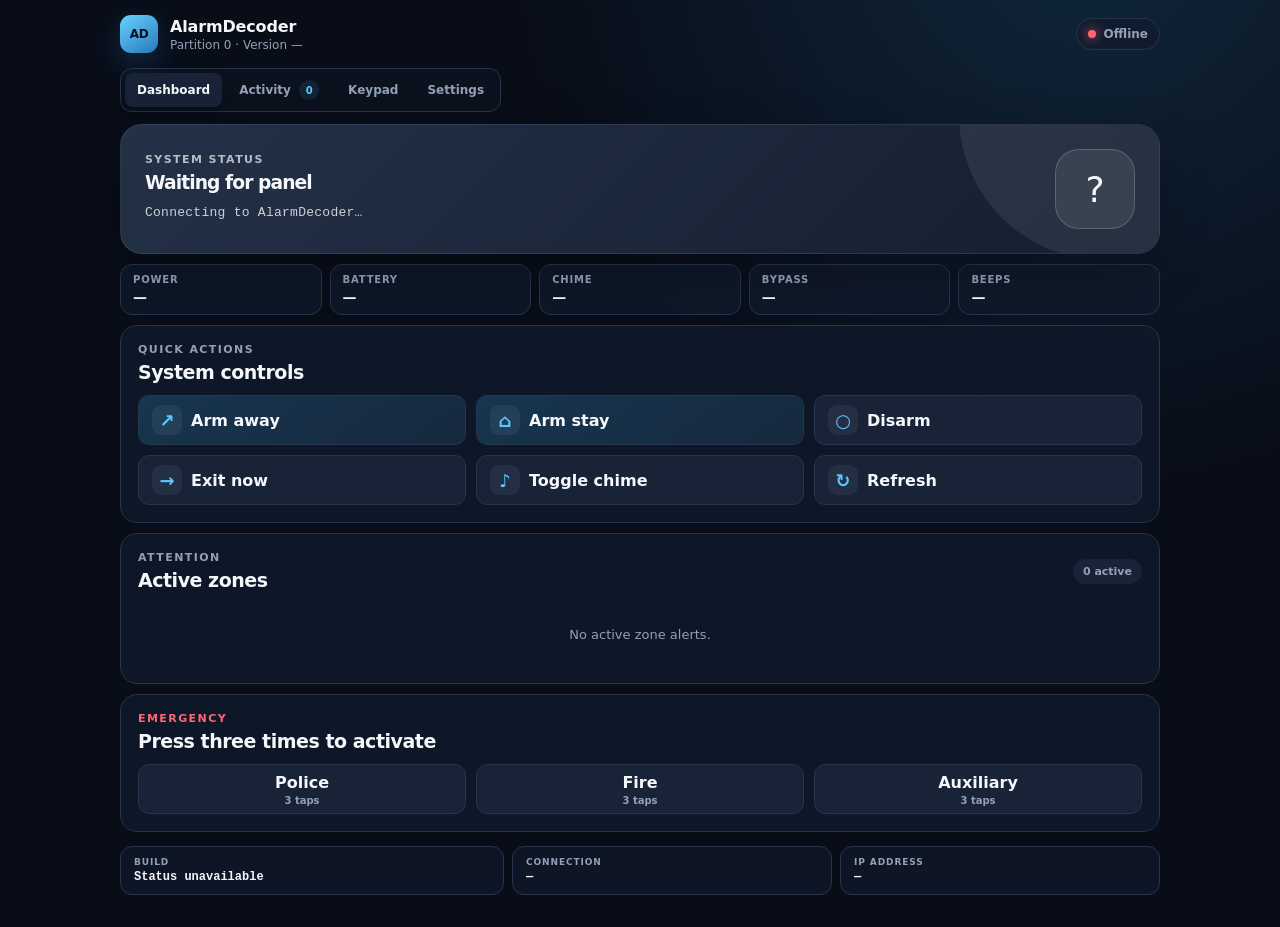
==== commit 3a73f083: "fix: stabilize HTTPS diagnostics for AD2IOT-1116" ====
--- a/contrib/webUI/flash-drive/www/app.html
+++ b/contrib/webUI/flash-drive/www/app.html
@@ -166,7 +166,7 @@
         </section>
 
         <details class="panel config-panel" open>
-          <summary><span><small>Runtime snapshot</small>Current configured settings</span></summary>
+          <summary><span><small>Active boot source</small>Persisted configured settings</span></summary>
           <pre id="activeConfig" class="diagnostic-output">Open Settings to load diagnostics.</pre>
         </details>
         <details class="panel config-panel">
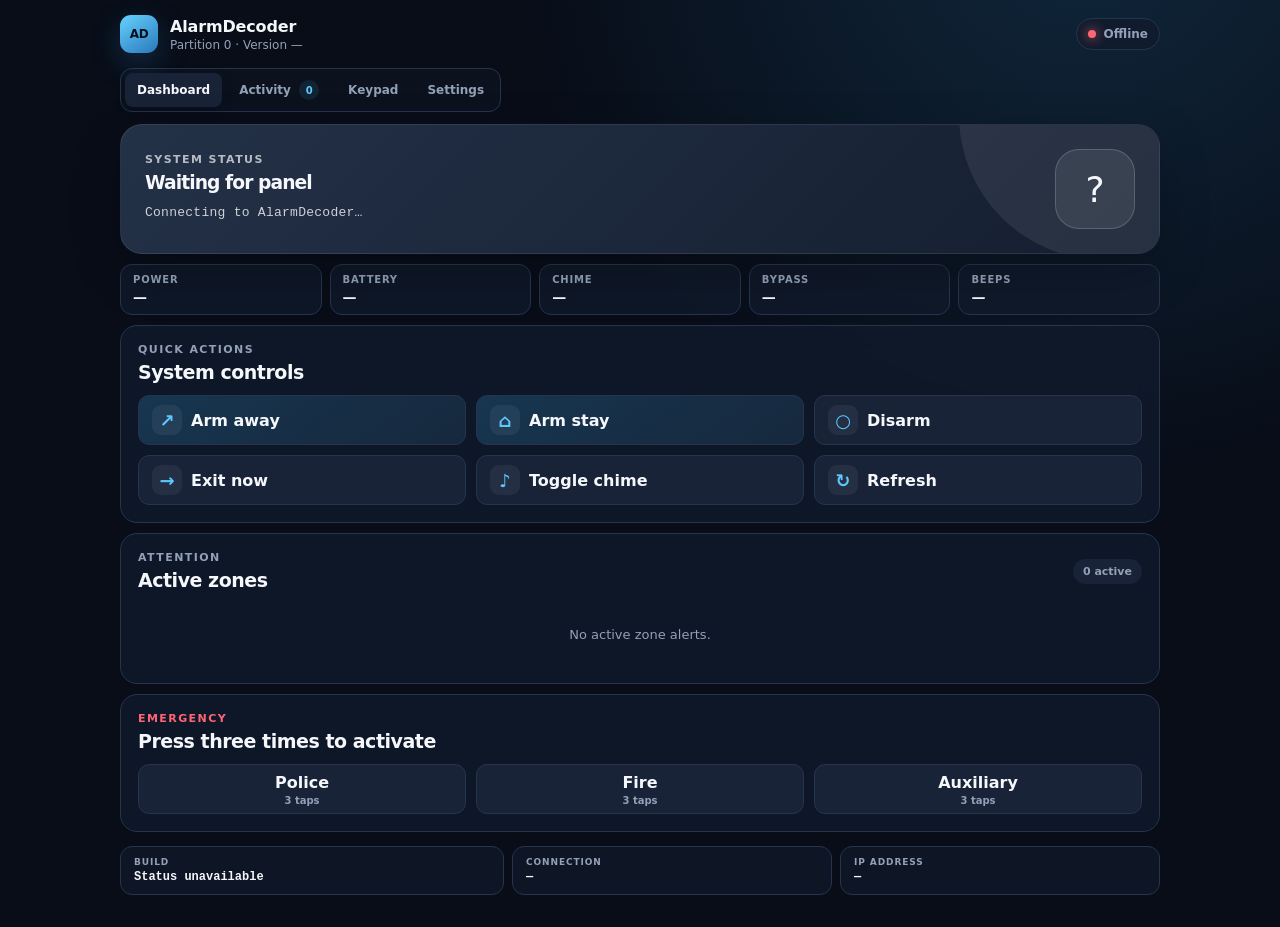
==== commit ecd67794: "Simplify Web UI activity history" ====
--- a/contrib/webUI/flash-drive/www/app.html
+++ b/contrib/webUI/flash-drive/www/app.html
@@ -78,9 +78,12 @@
         <section class="panel activity-panel">
           <div class="section-heading">
             <div><p class="eyebrow">This boot session</p><h2>Recent activity</h2></div>
-            <button id="reloadHistory" class="text-button">Reload</button>
-          </div>
-          <p class="section-note">The device retains the latest 64 events until it restarts. Exact times use this browser's local clock.</p>
+            <div class="activity-actions">
+              <button id="activityMode" class="text-button" type="button" aria-pressed="false">Show technical updates</button>
+              <button id="reloadHistory" class="text-button" type="button">Reload</button>
+            </div>
+          </div>
+          <p id="activitySummary" class="section-note">Related panel updates are combined into meaningful events. Exact times use this browser's local clock.</p>
           <ol id="activityList" class="activity-list"><li class="empty-state">No activity recorded yet.</li></ol>
         </section>
       </section>
@@ -127,6 +130,7 @@
                 <div><dt>Web access</dt><dd id="diagWebProtocol">—</dd></div>
                 <div><dt>TLS sessions</dt><dd id="diagTlsSessions">—</dd></div>
                 <div><dt>State</dt><dd id="diagNetworkState">—</dd></div>
+                <div><dt>Trusted clock</dt><dd id="diagTrustedClock">—</dd></div>
                 <div><dt>AD2 source</dt><dd id="diagAd2Source">—</dd></div>
                 <div><dt>UUID</dt><dd id="diagUuid">—</dd></div>
               </dl>
@@ -192,6 +196,7 @@
 
     <div id="toast" class="toast" role="status" aria-live="polite"></div>
   </div>
+  <script src="activity.js"></script>
   <script src="app.js"></script>
 </body>
 </html>
--- a/contrib/webUI/flash-drive/www/app.css
+++ b/contrib/webUI/flash-drive/www/app.css
@@ -115,13 +115,17 @@
 .emergency.tap-2 { border-color: var(--red); background: rgba(255,102,117,.14); }
 
 .text-button { border: 0; padding: 7px 10px; border-radius: 8px; background: var(--surface-2); color: var(--accent); cursor: pointer; font-size: 12px; font-weight: 800; }
+.activity-actions { display: flex; gap: 7px; }
 .activity-list { list-style: none; margin: 0; padding: 0; }
 .activity-item { display: grid; grid-template-columns: 12px 1fr auto; gap: 13px; padding: 14px 4px; border-top: 1px solid var(--line); }
 .activity-item:first-child { border-top: 0; }
 .activity-dot { width: 9px; height: 9px; margin-top: 5px; border: 2px solid var(--accent); border-radius: 50%; }
 .activity-item.alert .activity-dot { border-color: var(--red); background: rgba(255,102,117,.35); }
 .activity-body b { display: block; font-size: 13px; }
-.activity-body p { margin: 4px 0 0; color: var(--muted); font-family: "SFMono-Regular", Consolas, monospace; font-size: 11px; }
+.activity-body p { margin: 4px 0 0; color: var(--muted); font-size: 12px; }
+.activity-technical { margin-top: 7px; color: var(--muted); font-size: 10px; }
+.activity-technical summary { width: fit-content; cursor: pointer; color: var(--accent); }
+.activity-technical p { margin-top: 5px; font: 10px/1.5 "SFMono-Regular", Consolas, monospace; }
 .activity-meta { color: var(--muted); font-size: 11px; text-align: right; white-space: nowrap; }
 .activity-meta b, .activity-meta time, .activity-meta span { display: block; }
 .activity-meta b { color: var(--text); font-size: 11px; }
@@ -195,6 +199,8 @@
   .key-grid { padding: 16px; gap: 8px; }
   .keypad-display { padding: 22px; }
   .activity-item { grid-template-columns: 11px 1fr; }
+  .activity-panel .section-heading { align-items: flex-start; }
+  .activity-actions { flex-direction: column; }
   .activity-meta { grid-column: 2; text-align: left; }
   .activity-meta time, .activity-meta span { display: inline; margin: 4px 8px 0 0; }
   .zones { grid-template-columns: 1fr; }
